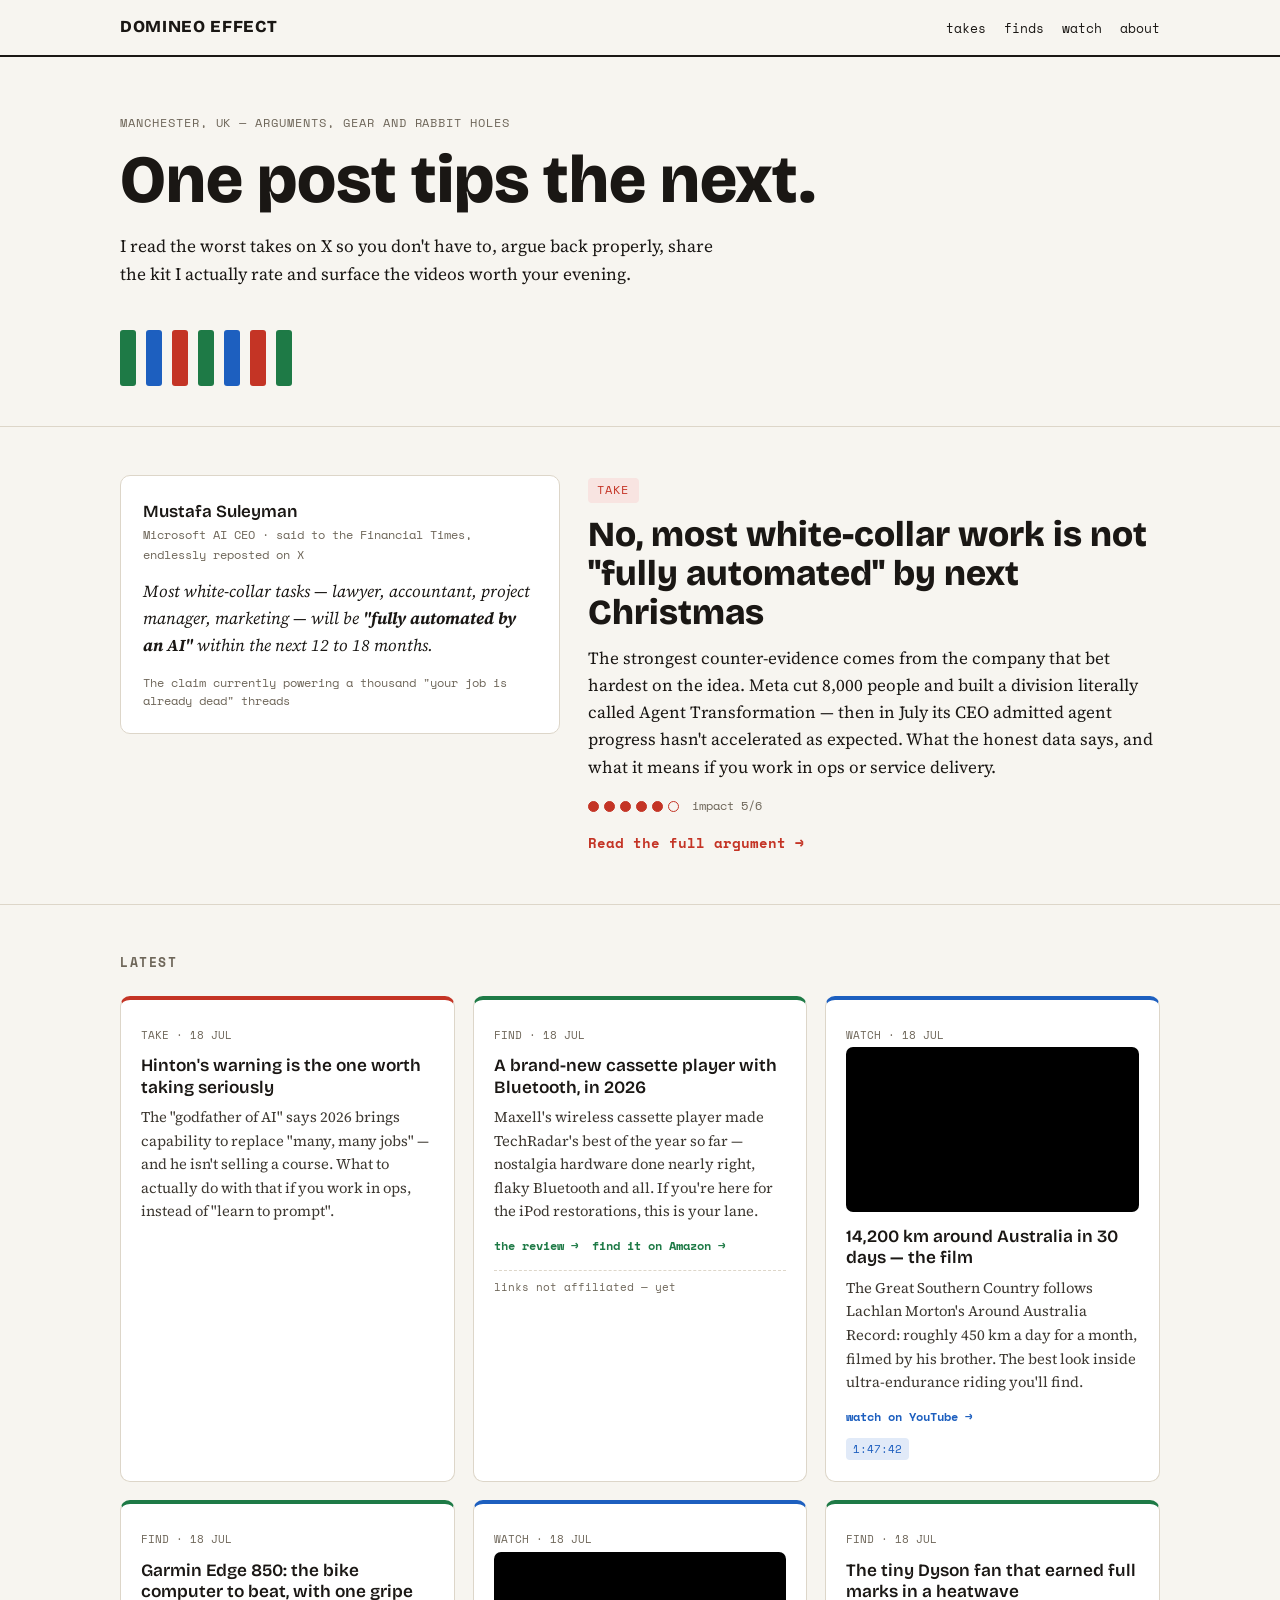
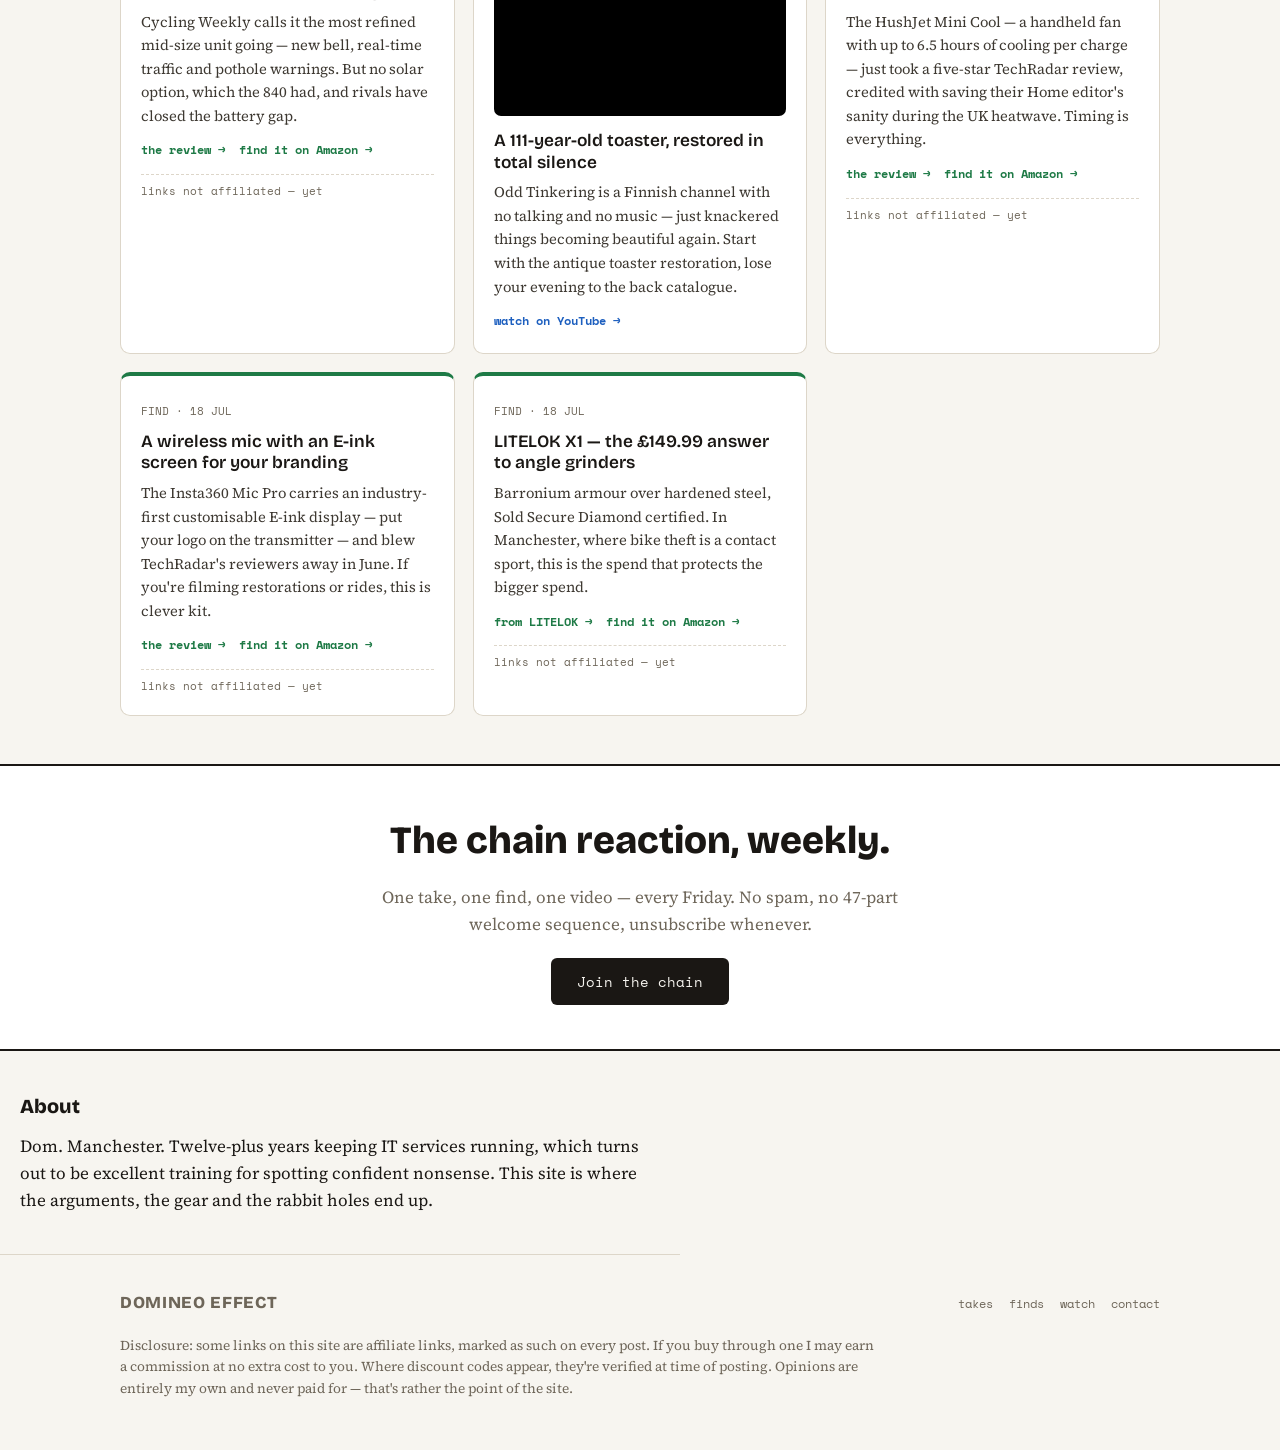
==== index_7.html @ 26bb0ef3 "Add files via upload" ====
<!DOCTYPE html>
<html lang="en-GB">
<head>
<meta charset="UTF-8">
<meta name="viewport" content="width=device-width, initial-scale=1.0">
<title>Domineo Effect — one post tips the next</title>
<meta name="description" content="Arguments, gear and rabbit holes from Manchester. Takes on the worst posts on X, kit that's actually worth it, and videos worth your evening.">
<link rel="preconnect" href="https://fonts.googleapis.com">
<link rel="preconnect" href="https://fonts.gstatic.com" crossorigin>
<link href="https://fonts.googleapis.com/css2?family=Bricolage+Grotesque:opsz,wght@12..96,400;12..96,600;12..96,800&family=Source+Serif+4:opsz,ital,wght@8..60,0,400;8..60,0,600;8..60,1,400&family=Space+Mono:wght@400;700&display=swap" rel="stylesheet">
<style>
:root{
  --paper:#F7F5F0; --ink:#1A1714; --muted:#6E6659; --line:#DDD6C9;
  --take:#C43425; --find:#1E7A46; --watch:#1D5FBF;
  --take-soft:#F8E4E1; --find-soft:#E2F0E7; --watch-soft:#E1EAF8;
}
*{box-sizing:border-box;margin:0;padding:0}
html{scroll-behavior:smooth}
body{background:var(--paper);color:var(--ink);font-family:"Source Serif 4",Georgia,serif;font-size:17px;line-height:1.6}
a{color:inherit}
.wrap{max-width:1080px;margin:0 auto;padding:0 20px}
.mono{font-family:"Space Mono",monospace}
.disp{font-family:"Bricolage Grotesque",system-ui,sans-serif}

/* header */
header.site{border-bottom:2px solid var(--ink);position:sticky;top:0;background:var(--paper);z-index:10}
header.site .wrap{display:flex;align-items:center;justify-content:space-between;padding-top:14px;padding-bottom:14px}
.logo{font-family:"Bricolage Grotesque",sans-serif;font-weight:800;letter-spacing:.04em;text-decoration:none;font-size:1.05rem}
nav.main a{font-family:"Space Mono",monospace;font-size:.8rem;text-decoration:none;margin-left:18px;text-transform:lowercase}
nav.main a:hover{text-decoration:underline}

/* hero */
.hero{padding:56px 0 40px;border-bottom:1px solid var(--line)}
.kicker{font-family:"Space Mono",monospace;font-size:.75rem;letter-spacing:.08em;text-transform:uppercase;color:var(--muted)}
.hero h1{font-family:"Bricolage Grotesque",sans-serif;font-weight:800;font-size:clamp(2.4rem,6vw,4.2rem);line-height:1.02;margin:14px 0 18px}
.hero p.lede{max-width:620px;font-size:1.08rem}
.dominoes{display:flex;gap:10px;margin-top:34px;height:64px;align-items:flex-end}
.domino{width:16px;height:56px;background:var(--ink);border-radius:3px;transform-origin:bottom right;animation:tip 3.4s ease-in-out infinite}
.domino:nth-child(2){animation-delay:.15s}.domino:nth-child(3){animation-delay:.3s}
.domino:nth-child(4){animation-delay:.45s}.domino:nth-child(5){animation-delay:.6s}
.domino:nth-child(6){animation-delay:.75s}.domino:nth-child(7){animation-delay:.9s}
.domino:nth-child(3n){background:var(--take)}.domino:nth-child(3n+1){background:var(--find)}.domino:nth-child(3n+2){background:var(--watch)}
@keyframes tip{0%,10%{transform:rotate(0)}30%,60%{transform:rotate(72deg)}80%,100%{transform:rotate(0)}}
@media (prefers-reduced-motion: reduce){.domino{animation:none;transform:rotate(24deg)}}

/* featured */
.featured{padding:48px 0;border-bottom:1px solid var(--line)}
.featured .grid{display:grid;grid-template-columns:1fr 1.3fr;gap:28px;align-items:start}
.xcard{background:#fff;border:1px solid var(--line);border-radius:10px;padding:22px}
.xcard .who{font-family:"Bricolage Grotesque",sans-serif;font-weight:600}
.xcard .handle{font-family:"Space Mono",monospace;font-size:.78rem;color:var(--muted)}
.xcard blockquote{margin:14px 0;font-size:1.05rem;font-style:italic}
.xcard .meta{font-family:"Space Mono",monospace;font-size:.72rem;color:var(--muted)}
.stream-label{display:inline-block;font-family:"Space Mono",monospace;font-size:.72rem;letter-spacing:.1em;text-transform:uppercase;padding:3px 9px;border-radius:4px;margin-bottom:12px}
.label-take{background:var(--take-soft);color:var(--take)}
.label-find{background:var(--find-soft);color:var(--find)}
.label-watch{background:var(--watch-soft);color:var(--watch)}
.featured h2{font-family:"Bricolage Grotesque",sans-serif;font-weight:800;font-size:clamp(1.5rem,3.4vw,2.2rem);line-height:1.12;margin-bottom:12px}
.featured .standfirst{color:var(--ink);margin-bottom:16px}
.pips{display:flex;gap:5px;align-items:center;margin:14px 0}
.pips span{width:11px;height:11px;border-radius:50%;border:1.5px solid var(--take)}
.pips span.on{background:var(--take)}
.pips .pips-label{font-family:"Space Mono",monospace;font-size:.72rem;color:var(--muted);margin-left:8px;border:0;width:auto;height:auto;border-radius:0}
.readmore{font-family:"Space Mono",monospace;font-size:.85rem;color:var(--take);text-decoration:none;font-weight:700}
.readmore:hover{text-decoration:underline}

/* feed */
.feed{padding:48px 0}
.feed h3.section{font-family:"Space Mono",monospace;font-size:.8rem;letter-spacing:.12em;text-transform:uppercase;color:var(--muted);margin-bottom:22px}
.cards{display:grid;grid-template-columns:repeat(3,1fr);gap:18px}
.card{display:block;text-decoration:none;background:#fff;border:1px solid var(--line);border-radius:10px;padding:20px;border-top:4px solid var(--line);transition:transform .12s ease}
.card:hover{transform:translateY(-3px)}
.card.take{border-top-color:var(--take)}
.card.find{border-top-color:var(--find)}
.card.watch{border-top-color:var(--watch)}
.card .date{font-family:"Space Mono",monospace;font-size:.7rem;color:var(--muted)}
.card h4{font-family:"Bricolage Grotesque",sans-serif;font-weight:600;font-size:1.08rem;line-height:1.25;margin:8px 0 8px}
.card p{font-size:.92rem;color:#3d3831}
.card .dur{display:inline-block;font-family:"Space Mono",monospace;font-size:.7rem;background:var(--watch-soft);color:var(--watch);padding:2px 7px;border-radius:4px;margin-top:10px}
.card .aff{display:block;font-family:"Space Mono",monospace;font-size:.68rem;color:var(--muted);margin-top:12px;border-top:1px dashed var(--line);padding-top:8px}
.card h4 a{color:inherit;text-decoration:none}
.card h4 a:hover{text-decoration:underline}
.card .links{margin-top:10px}
.card .links a{font-family:"Space Mono",monospace;font-size:.74rem;font-weight:700;color:var(--find);text-decoration:none;margin-right:14px}
.card .links a:hover{text-decoration:underline}
.card.watch .links a{color:var(--watch)}
.embed{position:relative;aspect-ratio:16/9;border-radius:6px;overflow:hidden;background:#000;margin-bottom:12px}
.embed iframe{position:absolute;inset:0;width:100%;height:100%;border:0}
.card.watch .links a{color:var(--watch)}
.embed{position:relative;aspect-ratio:16/9;border-radius:7px;overflow:hidden;background:#000;margin-bottom:14px}
.embed iframe{position:absolute;inset:0;width:100%;height:100%;border:0}

/* newsletter */
.chain{border-top:2px solid var(--ink);border-bottom:2px solid var(--ink);padding:44px 0;text-align:center;background:#fff}
.chain h3{font-family:"Bricolage Grotesque",sans-serif;font-weight:800;font-size:clamp(1.6rem,4vw,2.4rem)}
.chain p{max-width:520px;margin:12px auto 20px;color:var(--muted)}
.chain a.btn{display:inline-block;font-family:"Space Mono",monospace;font-size:.9rem;background:var(--ink);color:var(--paper);padding:12px 26px;border-radius:6px;text-decoration:none}
.chain a.btn:hover{opacity:.85}

/* about + footer */
.about{padding:40px 0;border-bottom:1px solid var(--line);max-width:680px}
.about h3{font-family:"Bricolage Grotesque",sans-serif;font-weight:800;margin-bottom:10px}
footer.site{padding:34px 0 50px;color:var(--muted)}
footer.site .top{display:flex;justify-content:space-between;align-items:center;margin-bottom:18px}
footer.site nav a{font-family:"Space Mono",monospace;font-size:.78rem;text-decoration:none;margin-left:16px}
.disclosure{font-size:.85rem;max-width:760px}

@media (max-width:840px){
  .featured .grid{grid-template-columns:1fr}
  .cards{grid-template-columns:1fr 1fr}
}
@media (max-width:560px){
  .cards{grid-template-columns:1fr}
  nav.main a{margin-left:12px}
}
a:focus-visible,.card:focus-visible,.chain a.btn:focus-visible{outline:3px solid var(--watch);outline-offset:2px}
</style>
</head>
<body>

<header class="site">
  <div class="wrap">
    <a class="logo" href="/">DOMINEO EFFECT</a>
    <nav class="main">
      <a href="#feed">takes</a><a href="#feed">finds</a><a href="#feed">watch</a><a href="#about">about</a>
    </nav>
  </div>
</header>

<section class="hero">
  <div class="wrap">
    <p class="kicker">Manchester, UK — arguments, gear and rabbit holes</p>
    <h1>One post tips the next.</h1>
    <p class="lede">I read the worst takes on X so you don't have to, argue back properly, share the kit I actually rate and surface the videos worth your evening.</p>
    <div class="dominoes" aria-hidden="true">
      <div class="domino"></div><div class="domino"></div><div class="domino"></div><div class="domino"></div><div class="domino"></div><div class="domino"></div><div class="domino"></div>
    </div>
  </div>
</section>

<section class="featured">
  <div class="wrap">
    <div class="grid">
      <div class="xcard">
        <p class="who">Mustafa Suleyman</p>
        <p class="handle">Microsoft AI CEO · said to the Financial Times, endlessly reposted on X</p>
        <blockquote>Most white-collar tasks — lawyer, accountant, project manager, marketing — will be <strong>"fully automated by an AI"</strong> within the next 12 to 18 months.</blockquote>
        <p class="meta">The claim currently powering a thousand "your job is already dead" threads</p>
      </div>
      <div>
        <span class="stream-label label-take">Take</span>
        <h2>No, most white-collar work is not "fully automated" by next Christmas</h2>
        <p class="standfirst">The strongest counter-evidence comes from the company that bet hardest on the idea. Meta cut 8,000 people and built a division literally called Agent Transformation — then in July its CEO admitted agent progress hasn't accelerated as expected. What the honest data says, and what it means if you work in ops or service delivery.</p>
        <div class="pips" aria-label="Impact rating: 5 out of 6">
          <span class="on"></span><span class="on"></span><span class="on"></span><span class="on"></span><span class="on"></span><span></span>
          <span class="pips-label">impact 5/6</span>
        </div>
        <a class="readmore" href="take-ai-jobs.html">Read the full argument →</a>
      </div>
    </div>
  </div>
</section>

<section class="feed" id="feed">
  <div class="wrap">
    <h3 class="section">Latest</h3>
    <div class="cards">

      <a class="card take" href="#">
        <span class="date">TAKE · 18 JUL</span>
        <h4>Hinton's warning is the one worth taking seriously</h4>
        <p>The "godfather of AI" says 2026 brings capability to replace "many, many jobs" — and he isn't selling a course. What to actually do with that if you work in ops, instead of "learn to prompt".</p>
      </a>

      <article class="card find">
        <span class="date">FIND · 18 JUL</span>
        <h4><a href="https://www.techradar.com/tech/the-best-tech-of-2026-so-far-the-21-finest-gadgets-weve-tested-this-year" target="_blank" rel="noopener">A brand-new cassette player with Bluetooth, in 2026</a></h4>
        <p>Maxell's wireless cassette player made TechRadar's best of the year so far — nostalgia hardware done nearly right, flaky Bluetooth and all. If you're here for the iPod restorations, this is your lane.</p>
        <p class="links"><a href="https://www.techradar.com/tech/the-best-tech-of-2026-so-far-the-21-finest-gadgets-weve-tested-this-year" target="_blank" rel="noopener">the review →</a><a href="https://www.amazon.co.uk/s?k=maxell+wireless+cassette+player" target="_blank" rel="noopener">find it on Amazon →</a></p>
        <span class="aff">links not affiliated — yet</span>
      </article>

      <article class="card watch">
        <span class="date">WATCH · 18 JUL</span>
        <div class="embed"><iframe src="https://www.youtube-nocookie.com/embed/XW1F79sfftA" title="The Great Southern Country — Lachlan Morton's Around Australia Record" loading="lazy" referrerpolicy="strict-origin-when-cross-origin" allow="accelerometer; autoplay; clipboard-write; encrypted-media; gyroscope; picture-in-picture" allowfullscreen></iframe></div>
        <h4>14,200 km around Australia in 30 days — the film</h4>
        <p>The Great Southern Country follows Lachlan Morton's Around Australia Record: roughly 450 km a day for a month, filmed by his brother. The best look inside ultra-endurance riding you'll find.</p>
        <p class="links"><a href="https://www.youtube.com/watch?v=XW1F79sfftA" target="_blank" rel="noopener">watch on YouTube →</a></p>
        <span class="dur">1:47:42</span>
      </article>

      <article class="card find">
        <span class="date">FIND · 18 JUL</span>
        <h4><a href="https://www.cyclingweekly.com/group-tests/cycling-gps-units-buyers-guide-181254" target="_blank" rel="noopener">Garmin Edge 850: the bike computer to beat, with one gripe</a></h4>
        <p>Cycling Weekly calls it the most refined mid-size unit going — new bell, real-time traffic and pothole warnings. But no solar option, which the 840 had, and rivals have closed the battery gap.</p>
        <p class="links"><a href="https://www.cyclingweekly.com/group-tests/cycling-gps-units-buyers-guide-181254" target="_blank" rel="noopener">the review →</a><a href="https://www.amazon.co.uk/s?k=garmin+edge+850" target="_blank" rel="noopener">find it on Amazon →</a></p>
        <span class="aff">links not affiliated — yet</span>
      </article>

      <article class="card watch">
        <span class="date">WATCH · 18 JUL</span>
        <div class="embed"><iframe src="https://www.youtube-nocookie.com/embed/Ab02a_EKtcg" title="Odd Tinkering — 111 Years Old Antique Toaster Restoration" loading="lazy" referrerpolicy="strict-origin-when-cross-origin" allow="accelerometer; autoplay; clipboard-write; encrypted-media; gyroscope; picture-in-picture" allowfullscreen></iframe></div>
        <h4>A 111-year-old toaster, restored in total silence</h4>
        <p>Odd Tinkering is a Finnish channel with no talking and no music — just knackered things becoming beautiful again. Start with the antique toaster restoration, lose your evening to the back catalogue.</p>
        <p class="links"><a href="https://www.youtube.com/watch?v=Ab02a_EKtcg" target="_blank" rel="noopener">watch on YouTube →</a></p>
      </article>

      <article class="card find">
        <span class="date">FIND · 18 JUL</span>
        <h4><a href="https://www.techradar.com/home/top-tech-of-the-month-the-best-new-gadgets-weve-tested-for-july-2026" target="_blank" rel="noopener">The tiny Dyson fan that earned full marks in a heatwave</a></h4>
        <p>The HushJet Mini Cool — a handheld fan with up to 6.5 hours of cooling per charge — just took a five-star TechRadar review, credited with saving their Home editor's sanity during the UK heatwave. Timing is everything.</p>
        <p class="links"><a href="https://www.techradar.com/home/top-tech-of-the-month-the-best-new-gadgets-weve-tested-for-july-2026" target="_blank" rel="noopener">the review →</a><a href="https://www.amazon.co.uk/s?k=dyson+hushjet+mini+cool" target="_blank" rel="noopener">find it on Amazon →</a></p>
        <span class="aff">links not affiliated — yet</span>
      </article>

      <article class="card find">
        <span class="date">FIND · 18 JUL</span>
        <h4><a href="https://www.techradar.com/tech/top-tech-of-the-month-the-best-new-gadgets-weve-tested-for-june-2026" target="_blank" rel="noopener">A wireless mic with an E-ink screen for your branding</a></h4>
        <p>The Insta360 Mic Pro carries an industry-first customisable E-ink display — put your logo on the transmitter — and blew TechRadar's reviewers away in June. If you're filming restorations or rides, this is clever kit.</p>
        <p class="links"><a href="https://www.techradar.com/tech/top-tech-of-the-month-the-best-new-gadgets-weve-tested-for-june-2026" target="_blank" rel="noopener">the review →</a><a href="https://www.amazon.co.uk/s?k=insta360+mic+pro" target="_blank" rel="noopener">find it on Amazon →</a></p>
        <span class="aff">links not affiliated — yet</span>
      </article>

      <article class="card find">
        <span class="date">FIND · 18 JUL</span>
        <h4><a href="https://www.litelok.com/blogs/news/21-cool-bike-accessories-and-bike-gadgets-for-2021" target="_blank" rel="noopener">LITELOK X1 — the £149.99 answer to angle grinders</a></h4>
        <p>Barronium armour over hardened steel, Sold Secure Diamond certified. In Manchester, where bike theft is a contact sport, this is the spend that protects the bigger spend.</p>
        <p class="links"><a href="https://www.litelok.com/blogs/news/21-cool-bike-accessories-and-bike-gadgets-for-2021" target="_blank" rel="noopener">from LITELOK →</a><a href="https://www.amazon.co.uk/s?k=litelok+x1" target="_blank" rel="noopener">find it on Amazon →</a></p>
        <span class="aff">links not affiliated — yet</span>
      </article>

    </div>
  </div>
</section>

<section class="chain">
  <div class="wrap">
    <h3>The chain reaction, weekly.</h3>
    <p>One take, one find, one video — every Friday. No spam, no 47-part welcome sequence, unsubscribe whenever.</p>
    <a class="btn" href="#">Join the chain</a>
  </div>
</section>

<section class="about" id="about">
  <div class="wrap">
    <h3>About</h3>
    <p>Dom. Manchester. Twelve-plus years keeping IT services running, which turns out to be excellent training for spotting confident nonsense. This site is where the arguments, the gear and the rabbit holes end up.</p>
  </div>
</section>

<footer class="site">
  <div class="wrap">
    <div class="top">
      <span class="logo">DOMINEO EFFECT</span>
      <nav>
        <a href="#feed">takes</a><a href="#feed">finds</a><a href="#feed">watch</a><a href="#about">contact</a>
      </nav>
    </div>
    <p class="disclosure">Disclosure: some links on this site are affiliate links, marked as such on every post. If you buy through one I may earn a commission at no extra cost to you. Where discount codes appear, they're verified at time of posting. Opinions are entirely my own and never paid for — that's rather the point of the site.</p>
  </div>
</footer>

</body>
</html>
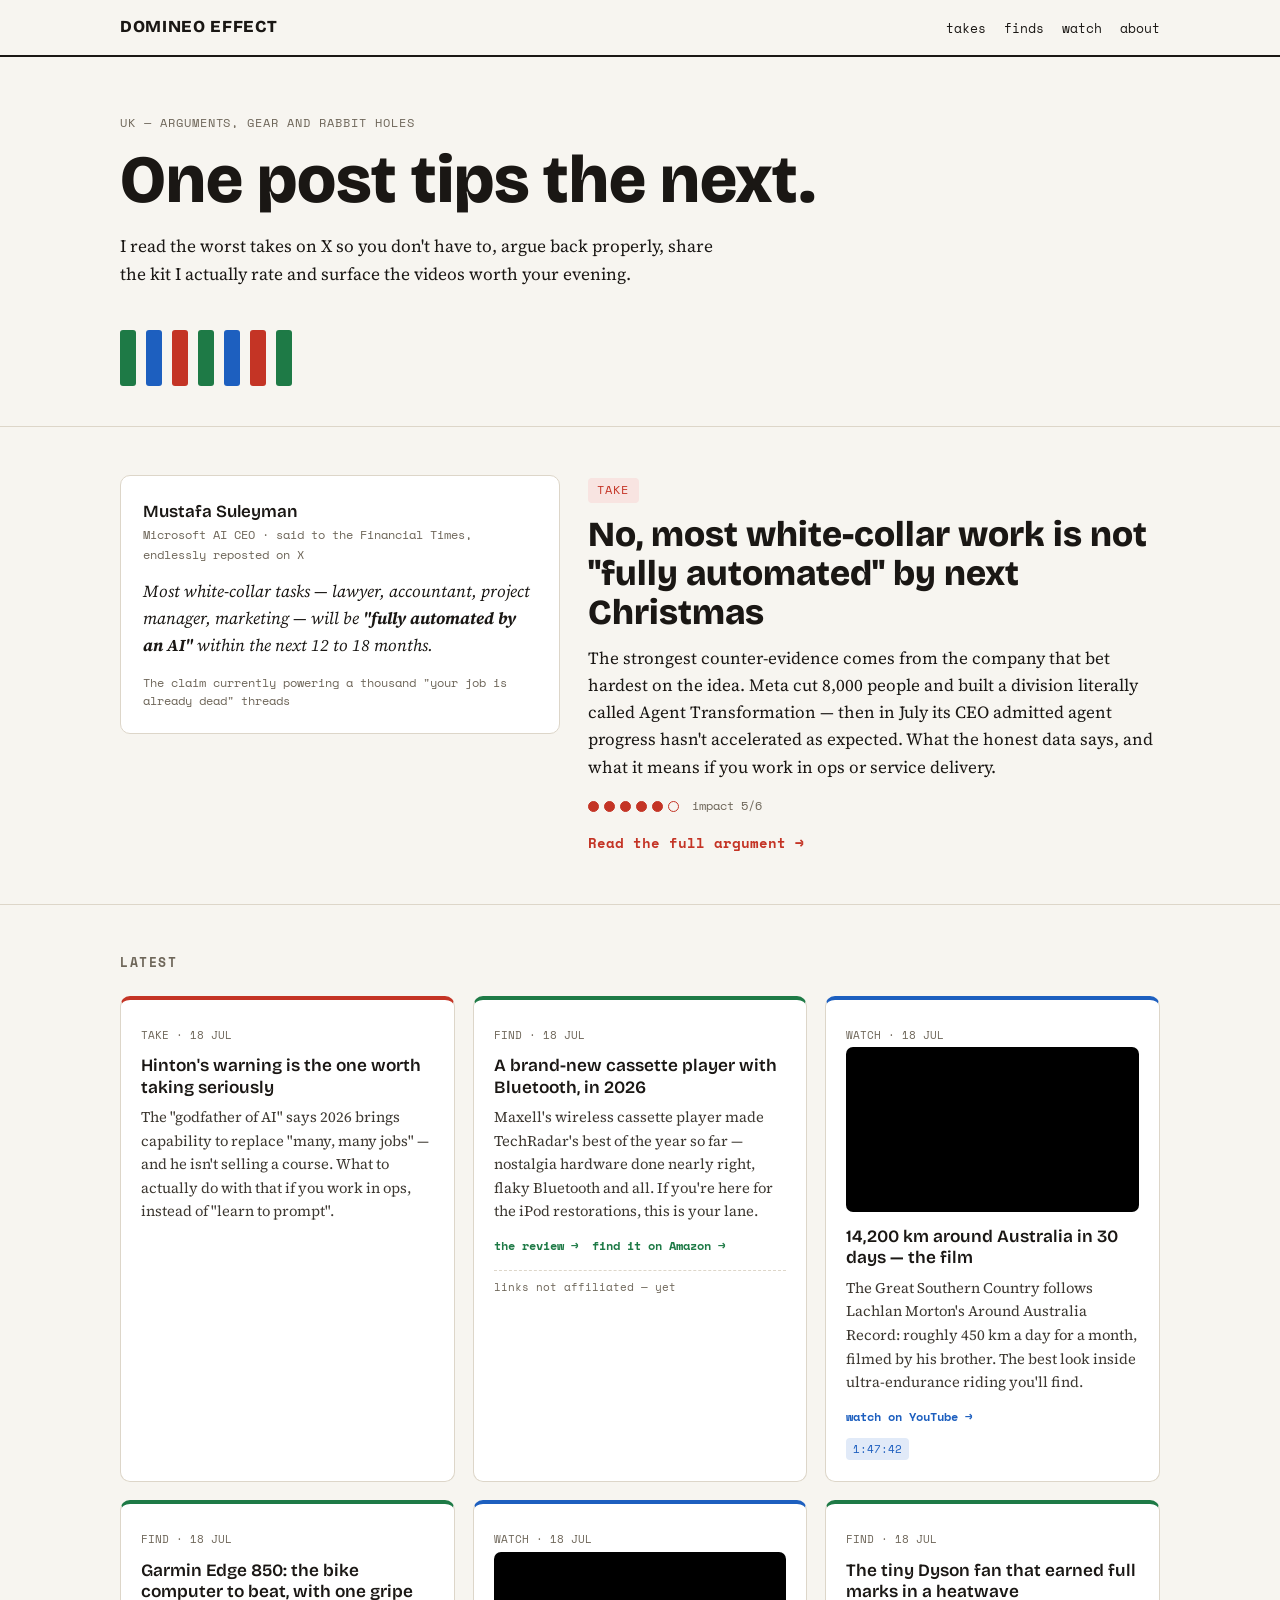
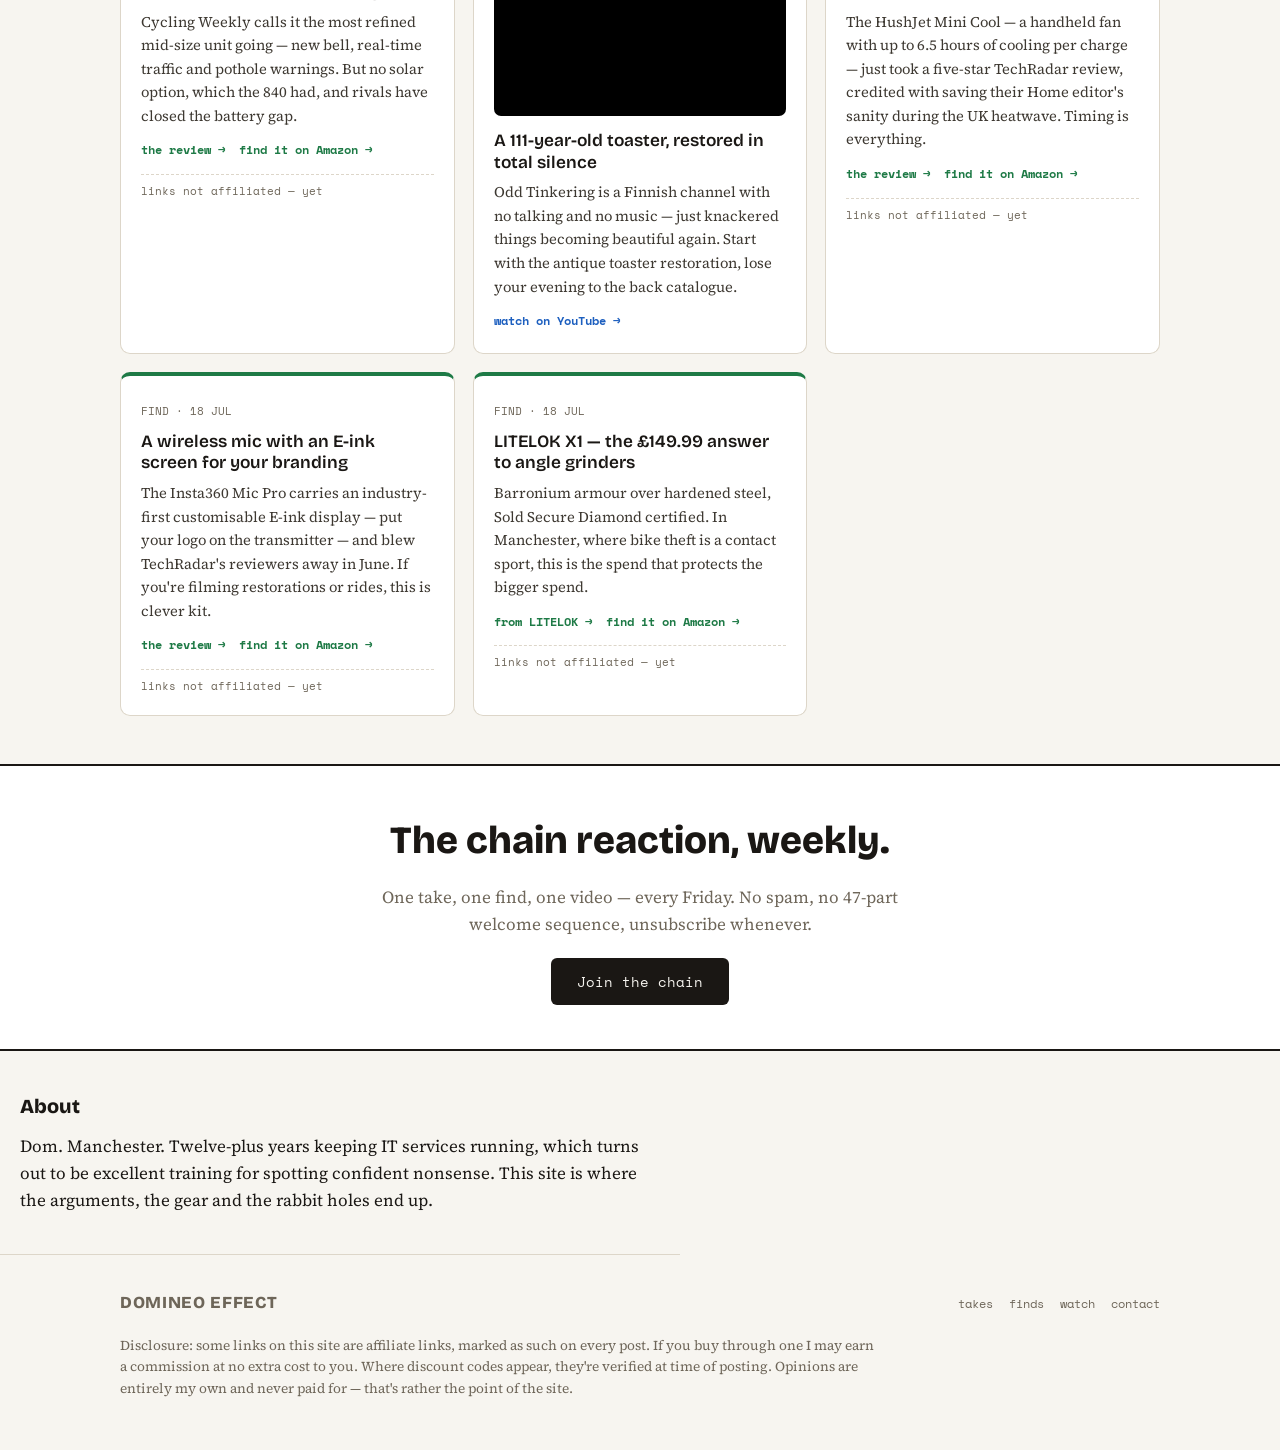
==== commit f7d2f83c: "Remove 'Manchester' from kicker paragraph" ====
--- a/index_7.html
+++ b/index_7.html
@@ -129,7 +129,7 @@
 
 <section class="hero">
   <div class="wrap">
-    <p class="kicker">Manchester, UK — arguments, gear and rabbit holes</p>
+    <p class="kicker"> UK — arguments, gear and rabbit holes</p>
     <h1>One post tips the next.</h1>
     <p class="lede">I read the worst takes on X so you don't have to, argue back properly, share the kit I actually rate and surface the videos worth your evening.</p>
     <div class="dominoes" aria-hidden="true">
